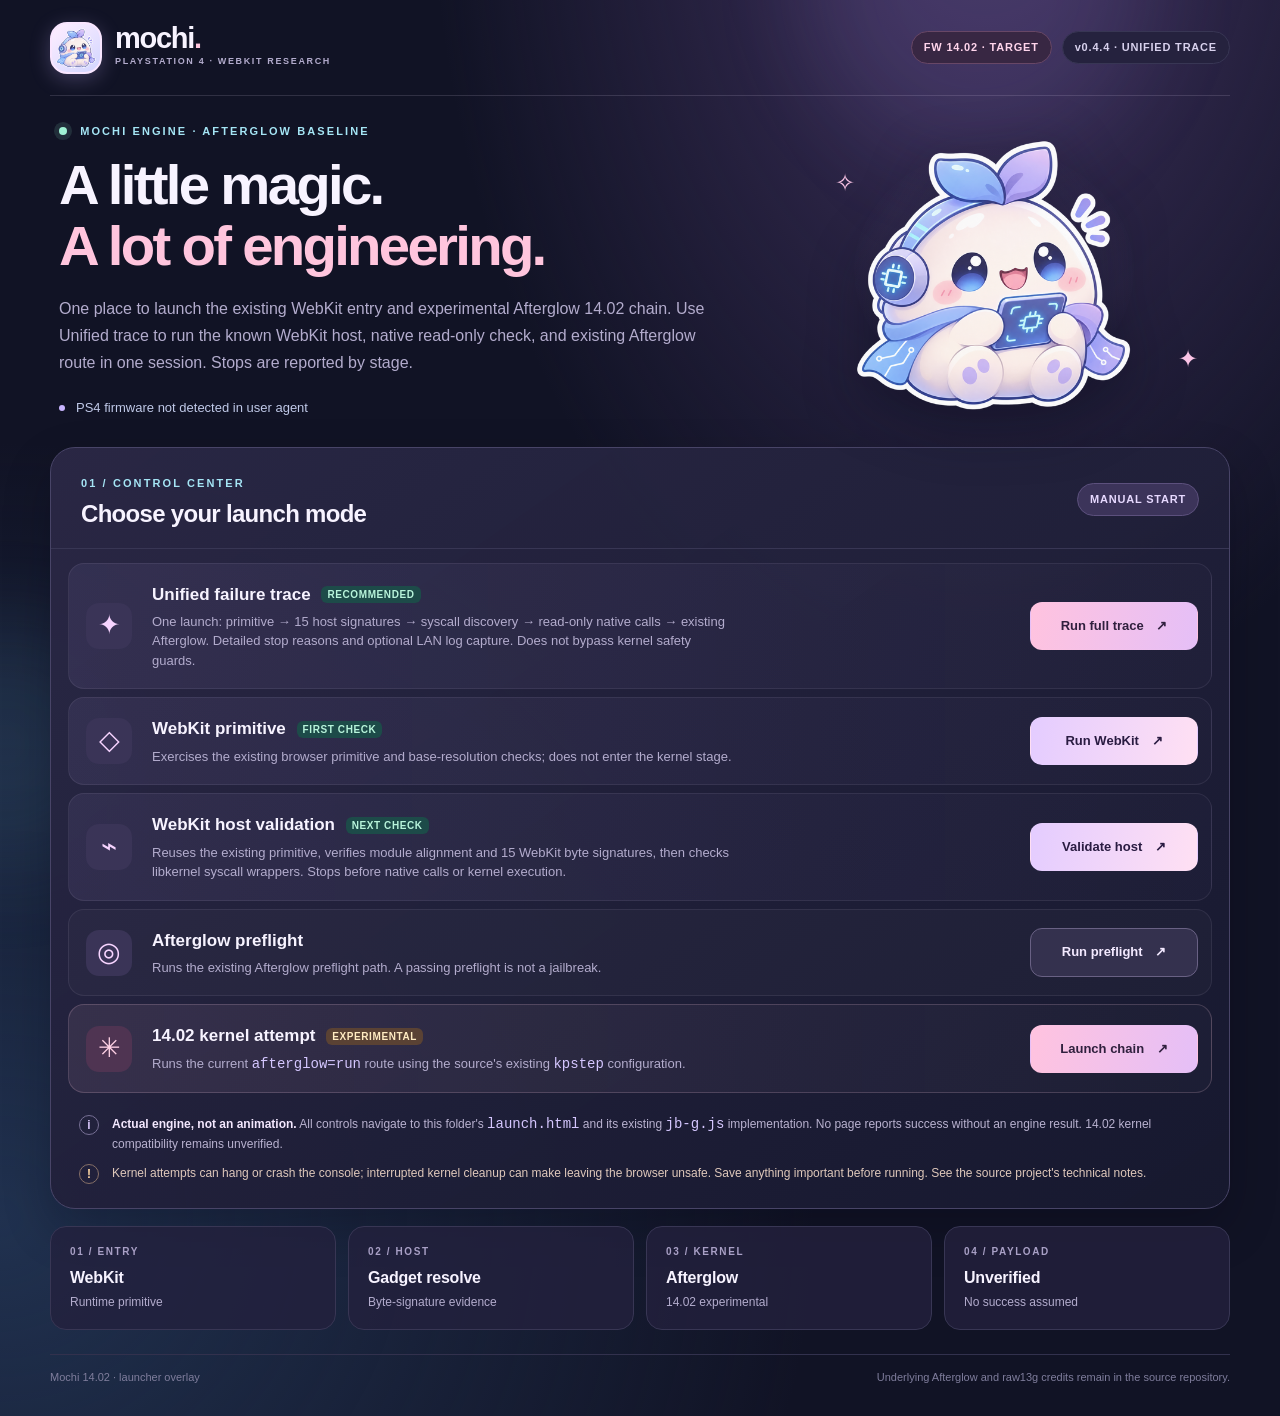
==== index.html @ a504700c "test" ====
<!-- HTML | index.html | PlayStation 4 WebKit browser | Mochi 14.02 launcher -->
<!doctype html>
<html lang="en">
<head>
  <meta charset="utf-8">
  <meta name="viewport" content="width=device-width,initial-scale=1">
  <meta name="theme-color" content="#151329">
  <meta name="referrer" content="same-origin">
  <title>Mochi · PS4 WebKit Launcher</title>
  <link rel="stylesheet" href="./assets/mochi-launch.css?v=04">
</head>
<body class="landing">
<div class="haze h1"></div><div class="haze h2"></div>
<div class="shell">
  <header class="masthead">
    <a class="brand" href="./index.html"><span class="brand-mark"><img src="./assets/mochi-icon.png" alt=""></span><span>mochi<span class="brand-dot">.</span><small>PLAYSTATION 4 · WEBKIT RESEARCH</small></span></a>
    <div class="head-right"><span class="chip chip-fw" id="fw-chip">FW 14.02 TARGET</span><span class="chip">v0.4.4 · UNIFIED TRACE</span></div>
  </header>
  <main>
    <section class="hero">
      <div class="hero-copy">
        <div class="eyebrow"><span class="live-dot"></span> MOCHI ENGINE · AFTERGLOW BASELINE</div>
        <h1>A little magic.<br><em>A lot of engineering.</em></h1>
        <p>One place to launch the existing WebKit entry and experimental Afterglow 14.02 chain. Use Unified trace to run the known WebKit host, native read-only check, and existing Afterglow route in one session. Stops are reported by stage.</p>
        <div class="compat-line"><span class="mini-dot"></span><span id="detected">Checking PS4 browser…</span></div>
      </div>
      <div class="hero-mascot"><span class="orbit o1"></span><span class="orbit o2"></span><img src="./assets/mochi-mascot.png" alt="Mochi mascot holding a glowing device"><span class="sparkle s1">✧</span><span class="sparkle s2">✦</span></div>
    </section>

    <section class="control-panel" aria-label="Mochi launch controls">
      <div class="section-head"><div><span class="kicker">01 / CONTROL CENTER</span><h2>Choose your launch mode</h2></div><span class="stage-pill">MANUAL START</span></div>
      <div class="mode-list">
        <article class="mode recommended">
          <div class="mode-icon">✦</div>
          <div class="mode-body"><div class="mode-name">Unified failure trace <span class="small-tag">RECOMMENDED</span></div><p>One launch: primitive → 15 host signatures → syscall discovery → read-only native calls → existing Afterglow. Detailed stop reasons and optional LAN log capture. Does not bypass kernel safety guards.</p></div>
          <button class="btn btn-primary" data-mode="unified">Run full trace <span>↗</span></button>
        </article>
        <article class="mode recommended">
          <div class="mode-icon">◇</div>
          <div class="mode-body"><div class="mode-name">WebKit primitive <span class="small-tag">FIRST CHECK</span></div><p>Exercises the existing browser primitive and base-resolution checks; does not enter the kernel stage.</p></div>
          <button class="btn btn-soft" data-mode="primitive">Run WebKit <span>↗</span></button>
        </article>
        <article class="mode recommended">
          <div class="mode-icon">⌁</div>
          <div class="mode-body"><div class="mode-name">WebKit host validation <span class="small-tag">NEXT CHECK</span></div><p>Reuses the existing primitive, verifies module alignment and 15 WebKit byte signatures, then checks libkernel syscall wrappers. Stops before native calls or kernel execution.</p></div>
          <button class="btn btn-soft" data-mode="host">Validate host <span>↗</span></button>
        </article>
        <article class="mode">
          <div class="mode-icon">◎</div>
          <div class="mode-body"><div class="mode-name">Afterglow preflight</div><p>Runs the existing Afterglow preflight path. A passing preflight is not a jailbreak.</p></div>
          <button class="btn btn-line" data-mode="probe">Run preflight <span>↗</span></button>
        </article>
        <article class="mode kernel-mode">
          <div class="mode-icon">✳</div>
          <div class="mode-body"><div class="mode-name">14.02 kernel attempt <span class="small-tag caution">EXPERIMENTAL</span></div><p>Runs the current <code>afterglow=run</code> route using the source's existing <code>kpstep</code> configuration.</p></div>
          <button class="btn btn-primary" data-mode="kernel">Launch chain <span>↗</span></button>
        </article>
      </div>
      <div class="note-row"><span class="note-icon">i</span><div><strong>Actual engine, not an animation.</strong> All controls navigate to this folder's <code>launch.html</code> and its existing <code>jb-g.js</code> implementation. No page reports success without an engine result. 14.02 kernel compatibility remains unverified.</div></div>
      <div class="note-row danger"><span class="note-icon">!</span><div>Kernel attempts can hang or crash the console; interrupted kernel cleanup can make leaving the browser unsafe. Save anything important before running. See the source project's technical notes.</div></div>
    </section>

    <section class="dashboard-summary">
      <div class="stat"><small>01 / ENTRY</small><strong>WebKit</strong><span>Runtime primitive</span></div>
      <div class="stat"><small>02 / HOST</small><strong>Gadget resolve</strong><span>Byte-signature evidence</span></div>
      <div class="stat"><small>03 / KERNEL</small><strong>Afterglow</strong><span>14.02 experimental</span></div>
      <div class="stat"><small>04 / PAYLOAD</small><strong>Unverified</strong><span>No success assumed</span></div>
    </section>
  </main>
  <footer><span>Mochi 14.02 · launcher overlay</span><span>Underlying Afterglow and raw13g credits remain in the source repository.</span></footer>
</div>
<script src="./assets/mochi-launch.js?v=044"></script>
</body></html>
---- assets/mochi-launch.css ----
/* CSS | assets/mochi-launch.css | PlayStation 4 WebKit browser | Mochi pastel launcher */
:root{--bg:#111325;--deep:#17182e;--panel:#1b1d36;--panel-light:#242440;--line:#383654;--copy:#f7f3ff;--muted:#b3accd;--rose:#ffc5dd;--rose2:#f7a7ce;--lav:#c9b5ff;--ice:#a5e5f5;--mint:#a5e7d5;--warn:#ffd78d;--red:#ff9ca7}
*{box-sizing:border-box}html{min-height:100%;background:var(--bg)}body{margin:0;min-height:100vh;color:var(--copy);font:16px/1.55 "Segoe UI",Arial,sans-serif;background:radial-gradient(ellipse at 77% -12%,#3f315e 0%,transparent 40%),radial-gradient(ellipse at 0% 86%,#20314f 0%,transparent 45%),var(--bg)}button,input,select{font:inherit}button{cursor:pointer}button:focus,a:focus{outline:3px solid var(--ice);outline-offset:4px}a{color:inherit;text-decoration:none}code{font:14px/1.4 Consolas,monospace;color:#d5c7ff}.haze{position:fixed;pointer-events:none;border-radius:50%;filter:blur(50px);opacity:.11;z-index:0}.h1{width:350px;height:350px;background:#b99cff;right:10%;top:-190px}.h2{width:250px;height:250px;background:#76caf5;left:-120px;bottom:30px}.shell{width:min(1180px,calc(100% - 48px));margin:0 auto;position:relative;z-index:1}.masthead{height:96px;display:flex;align-items:center;justify-content:space-between;border-bottom:1px solid rgba(236,224,255,.14)}.brand{display:flex;align-items:center;gap:13px;font-size:29px;font-weight:900;letter-spacing:-1.3px;line-height:1}.brand-mark{width:52px;height:52px;display:flex;align-items:center;justify-content:center;background:linear-gradient(140deg,#ffeeff,#d2d6ff);border:2px solid #f9e6ff;border-radius:17px;overflow:hidden;box-shadow:0 5px 20px rgba(201,181,255,.25)}.brand-mark img{width:92%;height:92%;object-fit:contain}.brand-dot{color:var(--rose)}.brand small{display:block;font-weight:800;color:var(--muted);font-size:9px;letter-spacing:1.65px;line-height:1.9}.head-right{display:flex;align-items:center;gap:10px}.chip,.stage-pill{font-size:11px;font-weight:800;letter-spacing:.8px;border:1px solid var(--line);border-radius:20px;padding:7px 12px;color:#d8d1ed;background:#25223e}.chip-fw{background:#382743;color:#ffd5ec;border-color:#684766}.hero{display:grid;grid-template-columns:1.45fr .85fr;align-items:center;min-height:332px;padding:22px 28px 24px 9px;gap:16px}.eyebrow,.kicker{font-size:11px;letter-spacing:2.1px;color:var(--ice);font-weight:850}.live-dot,.mini-dot{display:inline-block;width:8px;height:8px;border-radius:50%;background:#9ff2d4;box-shadow:0 0 0 5px rgba(159,242,212,.12);margin-right:8px}.hero h1,.run-head h1{font-weight:900;font-size:clamp(32px,4.4vw,59px);letter-spacing:-2.7px;line-height:1.08;margin:15px 0 18px}.hero h1 em{font-style:normal;color:var(--rose)}.hero-copy p{color:var(--muted);font-size:16px;max-width:670px;line-height:1.7;margin:0 0 21px}.compat-line{display:flex;align-items:center;gap:3px;color:#c0c9e8;font-size:13px}.mini-dot{width:6px;height:6px;box-shadow:none;background:var(--lav)}.hero-mascot{height:305px;position:relative;display:flex;align-items:center;justify-content:center}.hero-mascot img{position:relative;z-index:2;max-width:95%;max-height:305px;object-fit:contain;filter:drop-shadow(0 14px 30px rgba(6,8,25,.45))}.orbit{position:absolute;width:280px;height:245px;border-radius:50%;background:radial-gradient(ellipse,#c3b2ff33,transparent 75%)}.o2{width:160px;height:160px;background:radial-gradient(ellipse,#87d8ec26,transparent 75%)}.sparkle{position:absolute;color:#fbc4e6;font-size:24px}.s1{top:15%;left:12%}.s2{bottom:15%;right:1%}.control-panel{background:linear-gradient(145deg,rgba(43,40,70,.94),rgba(23,25,47,.98));border:1px solid #484467;border-radius:25px;overflow:hidden;box-shadow:0 20px 48px rgba(4,3,18,.24)}.section-head{display:flex;align-items:center;justify-content:space-between;padding:22px 30px 19px;border-bottom:1px solid var(--line)}.section-head h2{font-size:24px;line-height:1.2;letter-spacing:-.7px;margin:5px 0 0}.stage-pill{color:#e7d9ff;background:#3c345a;border-color:#5c507d}.mode-list{padding:14px 17px 5px}.mode{display:flex;align-items:center;gap:20px;padding:18px 13px 18px 17px;border-radius:16px;margin:0 0 8px;background:rgba(255,255,255,.025);border:1px solid rgba(241,228,255,.08)}.mode.recommended{background:linear-gradient(90deg,rgba(199,175,255,.08),rgba(199,175,255,.02))}.mode.kernel-mode{background:linear-gradient(90deg,rgba(252,194,222,.09),rgba(255,255,255,.02));border-color:rgba(249,199,223,.19)}.mode-icon{width:46px;height:46px;flex:0 0 46px;display:flex;justify-content:center;align-items:center;border-radius:13px;background:#3a3457;color:#f7d4ff;font-size:27px}.kernel-mode .mode-icon{background:#4f3452;color:#ffd1e5}.mode-body{flex:1;min-width:0}.mode-name{font-weight:800;font-size:17px;margin-bottom:4px}.mode-body p{margin:0;color:var(--muted);font-size:13px;max-width:580px;line-height:1.5}.small-tag{font-size:10px;letter-spacing:.6px;color:#b8f4db;border-radius:6px;background:#1d4b49;padding:3px 6px;margin-left:6px;vertical-align:middle}.small-tag.caution{color:#ffebc2;background:#5a4234}.btn{border:1px solid transparent;border-radius:12px;padding:13px 17px;white-space:nowrap;min-width:168px;text-align:center;font-size:13px;font-weight:850;transition:filter .12s ease,transform .12s ease}.btn:hover{filter:brightness(1.09)}.btn:active{transform:translateY(2px)}.btn span{margin-left:9px}.btn-soft{background:linear-gradient(100deg,#e4ccff,#ffe0f3);color:#2a1c42}.btn-line{background:#34314e;color:#f3e9ff;border-color:#696184}.btn-primary{background:linear-gradient(100deg,#ffc3df,#e5bff7);color:#30203e}.note-row{display:flex;gap:13px;align-items:flex-start;margin:9px 28px 10px;color:#b9b2d0;font-size:12px;line-height:1.6}.note-icon{border:1px solid #777095;width:20px;height:20px;display:flex;align-items:center;justify-content:center;flex:0 0 20px;border-radius:50%;font-size:12px;font-weight:900;color:#d9c7fb}.note-row strong{color:#f4e8ff}.note-row.danger{margin-bottom:24px;color:#dfc8bb}.note-row.danger .note-icon{color:#ffd8a6;border-color:#866f67}.dashboard-summary{display:grid;grid-template-columns:repeat(4,1fr);gap:12px;margin:17px 0 24px}.stat{background:rgba(35,33,62,.8);border:1px solid var(--line);border-radius:16px;padding:17px 19px;min-width:0}.stat small,.run-statbar small{display:block;color:#a9a0c6;font-size:10px;font-weight:800;letter-spacing:1.6px;margin-bottom:6px}.stat strong,.run-statbar strong{display:block;font-size:16px;letter-spacing:-.2px}.stat span{display:block;font-size:12px;color:var(--muted);margin-top:3px}footer{display:flex;justify-content:space-between;gap:20px;padding:14px 0 30px;color:#7f7d9c;font-size:11px;border-top:1px solid #32314d}/* runtime view */
.run-main{padding-top:32px;padding-bottom:24px}.run-head{display:flex;justify-content:space-between;align-items:center;min-height:145px}.run-head h1{font-size:clamp(28px,3.5vw,46px);margin:12px 0 9px}.run-head p{color:var(--muted);margin:0 0 18px;font-size:13px}.run-mascot{height:155px;width:155px;object-fit:contain;filter:drop-shadow(0 8px 12px #0c0c27)}.run-statbar{display:grid;grid-template-columns:repeat(3,1fr);gap:12px;margin:0 0 18px}.run-statbar>div{border:1px solid #484466;background:#252440;border-radius:14px;padding:14px 18px;min-height:76px}.run-statbar strong{color:#efeafa;font-size:15px}.run-statbar .good{color:var(--mint)}.run-statbar .bad{color:var(--red)}.run-statbar .caution-text{color:var(--warn)}.terminal-wrap{position:relative;border-radius:19px;border:1px solid #60577a;background:#121526;overflow:hidden;min-height:390px;box-shadow:0 15px 38px #090a18aa}.terminal-title{height:44px;display:flex;justify-content:space-between;align-items:center;background:#27243d;padding:0 20px;border-bottom:1px solid #514963;color:#e9dafa;font-size:11px;font-weight:800;letter-spacing:1.25px}.terminal-title .circle{display:inline-block;width:8px;height:8px;border-radius:50%;background:#9ce6d5;margin-right:9px}.terminal-title #m-state{color:#b5dce9;font-size:11px;letter-spacing:.1px}.terminal-title #m-state.bad{color:var(--red)}#ramBox{background:#1a1b2f;border-bottom:1px solid #39374d;color:#9acbc8;white-space:nowrap;text-overflow:ellipsis;overflow:hidden;font:11px/1.3 Consolas,monospace;padding:9px 18px;min-height:30px}#state{font-weight:800;font-size:16px;line-height:1.3;padding:14px 19px 6px;color:#dbcafc}#state.warn{color:var(--warn)}#state.bad{color:var(--red)}#state.ok{color:var(--mint)}#out{margin:0;padding:12px 19px 30px;min-height:270px;max-height:430px;overflow-y:auto;white-space:pre-wrap;overflow-wrap:anywhere;color:#c9c6d9;font:12px/1.55 Consolas,"Courier New",monospace;display:block}#spin{width:28px;height:28px;border-radius:50%;border:3px solid #5e5271;border-top-color:var(--rose);position:absolute;right:18px;bottom:13px;animation:rot .8s linear infinite;pointer-events:none}#msg{padding:10px 19px;color:var(--warn);font-size:15px;font-weight:800;display:none}body.fail #msg,body.done #msg{display:block}body.fail #spin,body.done #spin{display:none}.notice{margin:10px 0;padding:13px 16px;border-left:4px solid var(--red);background:#3e2538;color:#ffbecf;font-size:15px;font-weight:bold}@keyframes rot{to{transform:rotate(360deg)}}.run-footnote{padding:14px 4px 0;display:flex;justify-content:space-between;gap:30px;font-size:11px;color:#aba3c5}.run-footnote span:last-child{font-weight:800;color:var(--warn);white-space:nowrap}
@media(max-width:850px){.shell{width:calc(100% - 28px)}.hero{grid-template-columns:1fr .65fr;padding-right:5px}.hero-mascot{height:260px}.hero-mascot img{max-height:255px}.mode{gap:10px;padding:14px 10px}.mode-icon{flex-basis:38px;width:38px;height:38px}.btn{min-width:144px;padding:12px}.dashboard-summary{grid-template-columns:repeat(2,1fr)}}@media(max-width:650px){.masthead{height:83px}.brand{font-size:24px}.brand-mark{height:45px;width:45px}.brand small{font-size:7px;letter-spacing:1px}.head-right .chip:last-child{display:none}.hero{display:block;padding:28px 4px 8px;min-height:0}.hero h1{font-size:38px}.hero-copy p{font-size:14px}.hero-mascot{height:220px}.hero-mascot img{max-height:220px}.section-head{padding:19px}.section-head h2{font-size:20px}.stage-pill{display:none}.mode{flex-wrap:wrap}.mode-body{flex-basis:calc(100% - 60px)}.btn{width:100%;flex:1}.note-row{margin-left:18px;margin-right:18px}.stat{padding:13px}.stat strong{font-size:14px}footer{display:block}.run-head{min-height:100px}.run-head h1{font-size:30px}.run-mascot{width:88px;height:88px}.run-statbar{grid-template-columns:1fr}.run-statbar>div{min-height:62px;padding:12px}.terminal-title{padding:0 12px}.run-footnote{display:block}.run-footnote span{display:block;margin-bottom:8px}}
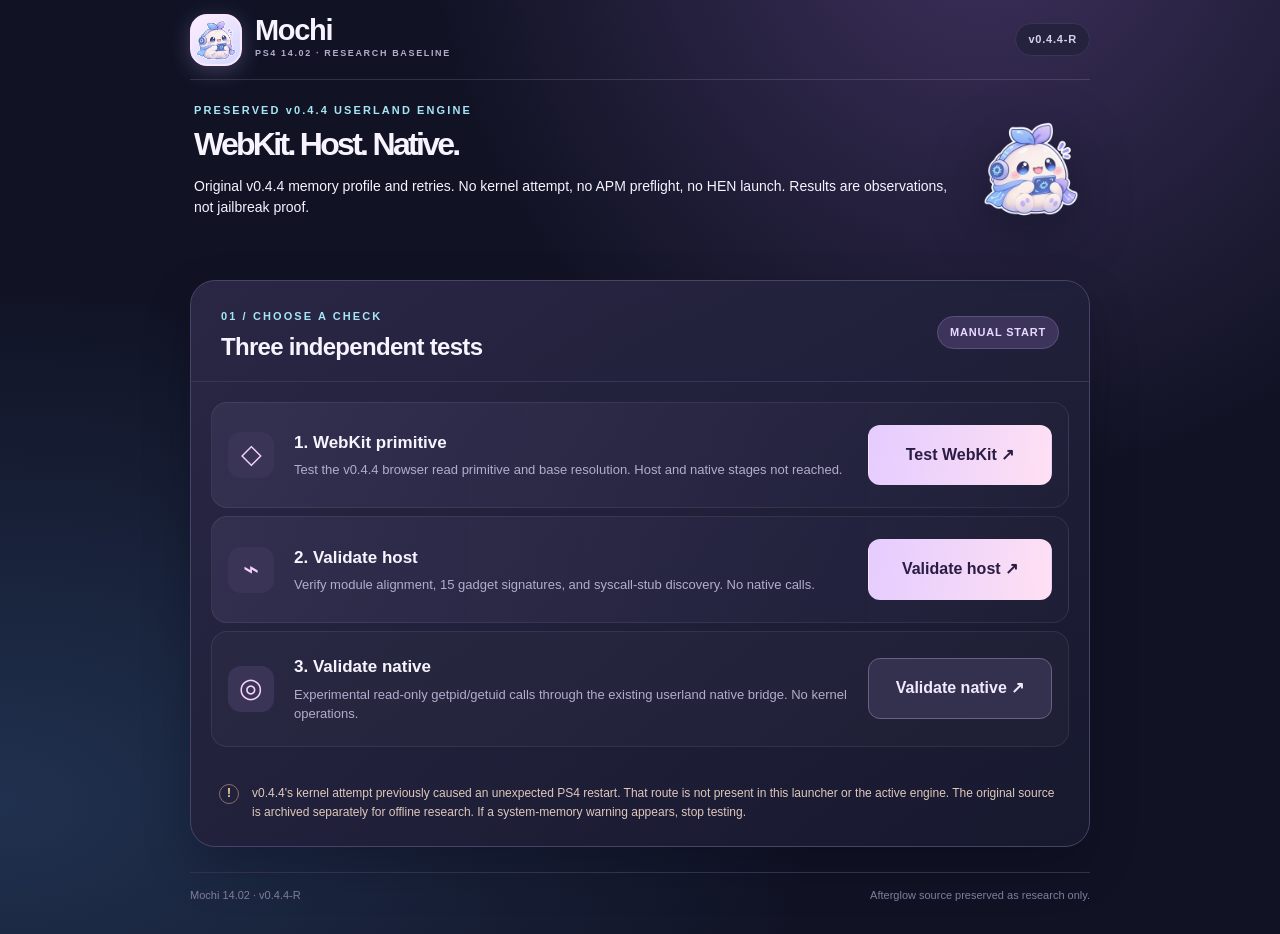
==== commit 19c84ca7: "research changes" ====
--- a/index.html
+++ b/index.html
@@ -1,73 +1,20 @@
-<!-- HTML | index.html | PlayStation 4 WebKit browser | Mochi 14.02 launcher -->
-<!doctype html>
-<html lang="en">
-<head>
-  <meta charset="utf-8">
-  <meta name="viewport" content="width=device-width,initial-scale=1">
-  <meta name="theme-color" content="#151329">
-  <meta name="referrer" content="same-origin">
-  <title>Mochi · PS4 WebKit Launcher</title>
-  <link rel="stylesheet" href="./assets/mochi-launch.css?v=04">
-</head>
-<body class="landing">
-<div class="haze h1"></div><div class="haze h2"></div>
-<div class="shell">
-  <header class="masthead">
-    <a class="brand" href="./index.html"><span class="brand-mark"><img src="./assets/mochi-icon.png" alt=""></span><span>mochi<span class="brand-dot">.</span><small>PLAYSTATION 4 · WEBKIT RESEARCH</small></span></a>
-    <div class="head-right"><span class="chip chip-fw" id="fw-chip">FW 14.02 TARGET</span><span class="chip">v0.4.4 · UNIFIED TRACE</span></div>
-  </header>
-  <main>
-    <section class="hero">
-      <div class="hero-copy">
-        <div class="eyebrow"><span class="live-dot"></span> MOCHI ENGINE · AFTERGLOW BASELINE</div>
-        <h1>A little magic.<br><em>A lot of engineering.</em></h1>
-        <p>One place to launch the existing WebKit entry and experimental Afterglow 14.02 chain. Use Unified trace to run the known WebKit host, native read-only check, and existing Afterglow route in one session. Stops are reported by stage.</p>
-        <div class="compat-line"><span class="mini-dot"></span><span id="detected">Checking PS4 browser…</span></div>
-      </div>
-      <div class="hero-mascot"><span class="orbit o1"></span><span class="orbit o2"></span><img src="./assets/mochi-mascot.png" alt="Mochi mascot holding a glowing device"><span class="sparkle s1">✧</span><span class="sparkle s2">✦</span></div>
-    </section>
-
-    <section class="control-panel" aria-label="Mochi launch controls">
-      <div class="section-head"><div><span class="kicker">01 / CONTROL CENTER</span><h2>Choose your launch mode</h2></div><span class="stage-pill">MANUAL START</span></div>
-      <div class="mode-list">
-        <article class="mode recommended">
-          <div class="mode-icon">✦</div>
-          <div class="mode-body"><div class="mode-name">Unified failure trace <span class="small-tag">RECOMMENDED</span></div><p>One launch: primitive → 15 host signatures → syscall discovery → read-only native calls → existing Afterglow. Detailed stop reasons and optional LAN log capture. Does not bypass kernel safety guards.</p></div>
-          <button class="btn btn-primary" data-mode="unified">Run full trace <span>↗</span></button>
-        </article>
-        <article class="mode recommended">
-          <div class="mode-icon">◇</div>
-          <div class="mode-body"><div class="mode-name">WebKit primitive <span class="small-tag">FIRST CHECK</span></div><p>Exercises the existing browser primitive and base-resolution checks; does not enter the kernel stage.</p></div>
-          <button class="btn btn-soft" data-mode="primitive">Run WebKit <span>↗</span></button>
-        </article>
-        <article class="mode recommended">
-          <div class="mode-icon">⌁</div>
-          <div class="mode-body"><div class="mode-name">WebKit host validation <span class="small-tag">NEXT CHECK</span></div><p>Reuses the existing primitive, verifies module alignment and 15 WebKit byte signatures, then checks libkernel syscall wrappers. Stops before native calls or kernel execution.</p></div>
-          <button class="btn btn-soft" data-mode="host">Validate host <span>↗</span></button>
-        </article>
-        <article class="mode">
-          <div class="mode-icon">◎</div>
-          <div class="mode-body"><div class="mode-name">Afterglow preflight</div><p>Runs the existing Afterglow preflight path. A passing preflight is not a jailbreak.</p></div>
-          <button class="btn btn-line" data-mode="probe">Run preflight <span>↗</span></button>
-        </article>
-        <article class="mode kernel-mode">
-          <div class="mode-icon">✳</div>
-          <div class="mode-body"><div class="mode-name">14.02 kernel attempt <span class="small-tag caution">EXPERIMENTAL</span></div><p>Runs the current <code>afterglow=run</code> route using the source's existing <code>kpstep</code> configuration.</p></div>
-          <button class="btn btn-primary" data-mode="kernel">Launch chain <span>↗</span></button>
-        </article>
-      </div>
-      <div class="note-row"><span class="note-icon">i</span><div><strong>Actual engine, not an animation.</strong> All controls navigate to this folder's <code>launch.html</code> and its existing <code>jb-g.js</code> implementation. No page reports success without an engine result. 14.02 kernel compatibility remains unverified.</div></div>
-      <div class="note-row danger"><span class="note-icon">!</span><div>Kernel attempts can hang or crash the console; interrupted kernel cleanup can make leaving the browser unsafe. Save anything important before running. See the source project's technical notes.</div></div>
-    </section>
-
-    <section class="dashboard-summary">
-      <div class="stat"><small>01 / ENTRY</small><strong>WebKit</strong><span>Runtime primitive</span></div>
-      <div class="stat"><small>02 / HOST</small><strong>Gadget resolve</strong><span>Byte-signature evidence</span></div>
-      <div class="stat"><small>03 / KERNEL</small><strong>Afterglow</strong><span>14.02 experimental</span></div>
-      <div class="stat"><small>04 / PAYLOAD</small><strong>Unverified</strong><span>No success assumed</span></div>
-    </section>
-  </main>
-  <footer><span>Mochi 14.02 · launcher overlay</span><span>Underlying Afterglow and raw13g credits remain in the source repository.</span></footer>
-</div>
-<script src="./assets/mochi-launch.js?v=044"></script>
-</body></html>
+<!-- HTML | index.html | PS4 WebKit browser | Mochi 14.02 v0.4.4-R userland-only launcher -->
+<!doctype html><html lang="en"><head>
+<meta charset="utf-8"><meta name="viewport" content="width=device-width,initial-scale=1">
+<title>Mochi · v0.4.4-R Research Baseline</title><meta name="theme-color" content="#141428">
+<link rel="stylesheet" href="assets/mochi-launch.css?v=044r">
+<style>
+.shell{max-width:900px}.masthead{height:80px}.control-panel{margin:25px 0}.mode-list{padding:20px}
+.mode{padding:22px 16px}.btn{display:inline-block;font-size:16px;min-width:184px;padding:17px 19px}
+.hero{display:flex;min-height:120px;gap:18px;padding:22px 4px}.hero h1{font-size:32px;margin:8px 0}.hero p{font-size:14px}
+.hero-mascot{width:110px;height:115px;flex:0 0 110px}.hero-mascot img{max-height:108px}
+@media(max-width:650px){.hero-mascot{display:none}.mode{flex-wrap:wrap}.btn{width:100%}}
+</style></head><body class="landing"><div class="shell">
+<header class="masthead"><div class="brand"><span class="brand-mark"><img src="assets/mochi-icon.png" alt=""></span><span>Mochi<small>PS4 14.02 · RESEARCH BASELINE</small></span></div><span class="chip">v0.4.4-R</span></header>
+<main><div class="hero"><div><div class="eyebrow">PRESERVED v0.4.4 USERLAND ENGINE</div><h1>WebKit. Host. Native.</h1><p>Original v0.4.4 memory profile and retries. No kernel attempt, no APM preflight, no HEN launch. Results are observations, not jailbreak proof.</p></div><div class="hero-mascot"><img src="assets/mochi-mascot.png" alt="Mochi"></div></div>
+<section class="control-panel"><div class="section-head"><div><span class="kicker">01 / CHOOSE A CHECK</span><h2>Three independent tests</h2></div><span class="stage-pill">MANUAL START</span></div><div class="mode-list">
+<article class="mode recommended"><div class="mode-icon">◇</div><div class="mode-body"><div class="mode-name">1. WebKit primitive</div><p>Test the v0.4.4 browser read primitive and base resolution. Host and native stages not reached.</p></div><a class="btn btn-soft" href="./launch.html?stop=primitive&amp;diag=full&amp;log=1&amp;attempts=8&amp;v=044r">Test WebKit ↗</a></article>
+<article class="mode recommended"><div class="mode-icon">⌁</div><div class="mode-body"><div class="mode-name">2. Validate host</div><p>Verify module alignment, 15 gadget signatures, and syscall-stub discovery. No native calls.</p></div><a class="btn btn-soft" href="./launch.html?stop=host&amp;diag=full&amp;log=1&amp;attempts=8&amp;v=044r">Validate host ↗</a></article>
+<article class="mode"><div class="mode-icon">◎</div><div class="mode-body"><div class="mode-name">3. Validate native</div><p>Experimental read-only getpid/getuid calls through the existing userland native bridge. No kernel operations.</p></div><a class="btn btn-line" href="./launch.html?stop=native&amp;diag=full&amp;log=1&amp;attempts=8&amp;v=044r">Validate native ↗</a></article>
+</div><div class="note-row danger"><span class="note-icon">!</span><div>v0.4.4's kernel attempt previously caused an unexpected PS4 restart. That route is not present in this launcher or the active engine. The original source is archived separately for offline research. If a system-memory warning appears, stop testing.</div></div></section>
+</main><footer><span>Mochi 14.02 · v0.4.4-R</span><span>Afterglow source preserved as research only.</span></footer></div></body></html>
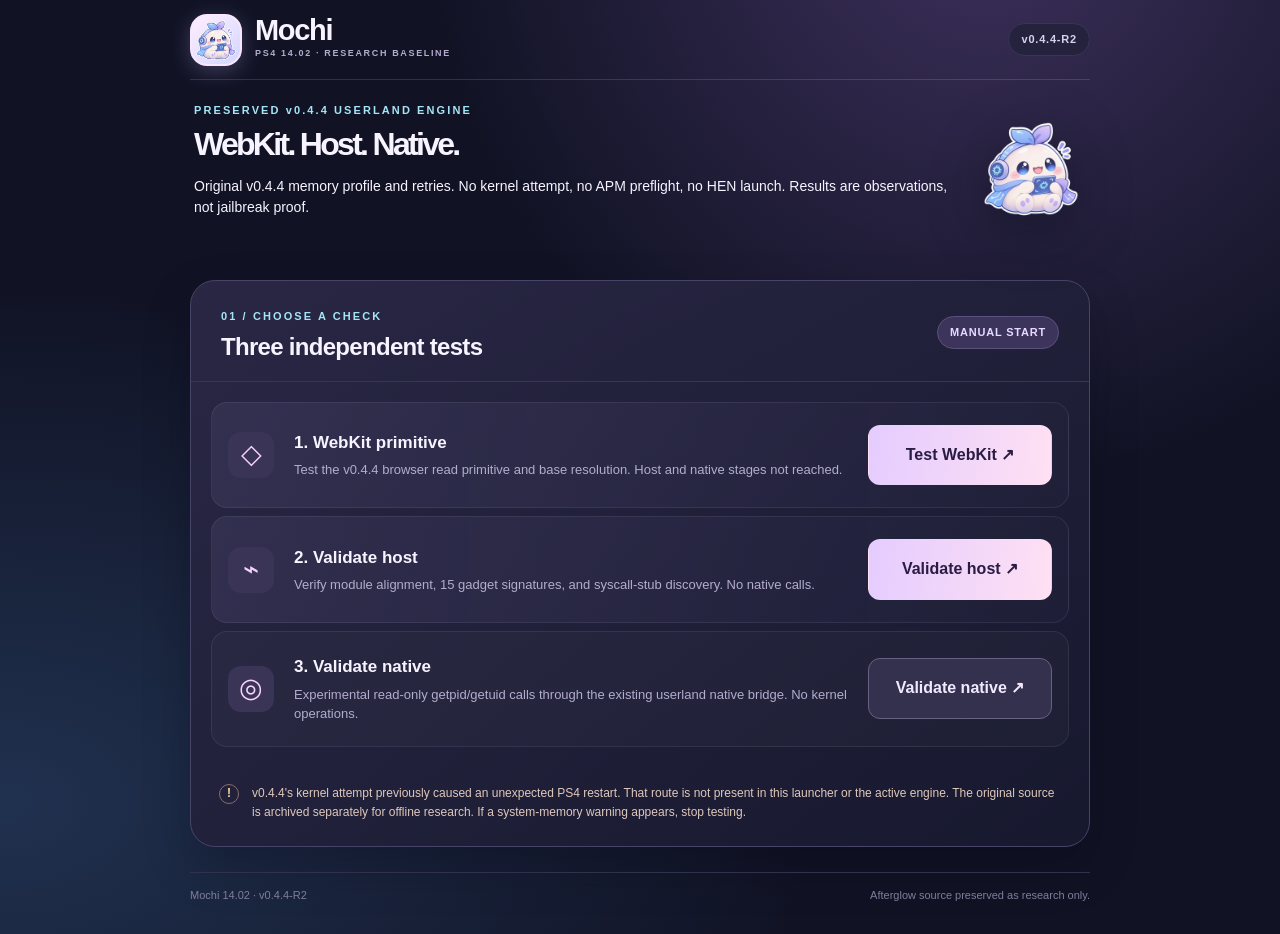
==== commit 3f7810bd: "research changes" ====
--- a/index.html
+++ b/index.html
@@ -1,8 +1,8 @@
-<!-- HTML | index.html | PS4 WebKit browser | Mochi 14.02 v0.4.4-R userland-only launcher -->
+<!-- HTML | index.html | PS4 WebKit browser | Mochi 14.02 v0.4.4-R2 userland-only launcher -->
 <!doctype html><html lang="en"><head>
 <meta charset="utf-8"><meta name="viewport" content="width=device-width,initial-scale=1">
-<title>Mochi · v0.4.4-R Research Baseline</title><meta name="theme-color" content="#141428">
-<link rel="stylesheet" href="assets/mochi-launch.css?v=044r">
+<title>Mochi · v0.4.4-R2 Research Baseline</title><meta name="theme-color" content="#141428">
+<link rel="stylesheet" href="assets/mochi-launch.css?v=044r2">
 <style>
 .shell{max-width:900px}.masthead{height:80px}.control-panel{margin:25px 0}.mode-list{padding:20px}
 .mode{padding:22px 16px}.btn{display:inline-block;font-size:16px;min-width:184px;padding:17px 19px}
@@ -10,11 +10,11 @@
 .hero-mascot{width:110px;height:115px;flex:0 0 110px}.hero-mascot img{max-height:108px}
 @media(max-width:650px){.hero-mascot{display:none}.mode{flex-wrap:wrap}.btn{width:100%}}
 </style></head><body class="landing"><div class="shell">
-<header class="masthead"><div class="brand"><span class="brand-mark"><img src="assets/mochi-icon.png" alt=""></span><span>Mochi<small>PS4 14.02 · RESEARCH BASELINE</small></span></div><span class="chip">v0.4.4-R</span></header>
+<header class="masthead"><div class="brand"><span class="brand-mark"><img src="assets/mochi-icon.png" alt=""></span><span>Mochi<small>PS4 14.02 · RESEARCH BASELINE</small></span></div><span class="chip">v0.4.4-R2</span></header>
 <main><div class="hero"><div><div class="eyebrow">PRESERVED v0.4.4 USERLAND ENGINE</div><h1>WebKit. Host. Native.</h1><p>Original v0.4.4 memory profile and retries. No kernel attempt, no APM preflight, no HEN launch. Results are observations, not jailbreak proof.</p></div><div class="hero-mascot"><img src="assets/mochi-mascot.png" alt="Mochi"></div></div>
 <section class="control-panel"><div class="section-head"><div><span class="kicker">01 / CHOOSE A CHECK</span><h2>Three independent tests</h2></div><span class="stage-pill">MANUAL START</span></div><div class="mode-list">
-<article class="mode recommended"><div class="mode-icon">◇</div><div class="mode-body"><div class="mode-name">1. WebKit primitive</div><p>Test the v0.4.4 browser read primitive and base resolution. Host and native stages not reached.</p></div><a class="btn btn-soft" href="./launch.html?stop=primitive&amp;diag=full&amp;log=1&amp;attempts=8&amp;v=044r">Test WebKit ↗</a></article>
-<article class="mode recommended"><div class="mode-icon">⌁</div><div class="mode-body"><div class="mode-name">2. Validate host</div><p>Verify module alignment, 15 gadget signatures, and syscall-stub discovery. No native calls.</p></div><a class="btn btn-soft" href="./launch.html?stop=host&amp;diag=full&amp;log=1&amp;attempts=8&amp;v=044r">Validate host ↗</a></article>
-<article class="mode"><div class="mode-icon">◎</div><div class="mode-body"><div class="mode-name">3. Validate native</div><p>Experimental read-only getpid/getuid calls through the existing userland native bridge. No kernel operations.</p></div><a class="btn btn-line" href="./launch.html?stop=native&amp;diag=full&amp;log=1&amp;attempts=8&amp;v=044r">Validate native ↗</a></article>
+<article class="mode recommended"><div class="mode-icon">◇</div><div class="mode-body"><div class="mode-name">1. WebKit primitive</div><p>Test the v0.4.4 browser read primitive and base resolution. Host and native stages not reached.</p></div><a class="btn btn-soft" href="./launch.html?stop=primitive&amp;diag=full&amp;log=1&amp;attempts=8&amp;v=044r2">Test WebKit ↗</a></article>
+<article class="mode recommended"><div class="mode-icon">⌁</div><div class="mode-body"><div class="mode-name">2. Validate host</div><p>Verify module alignment, 15 gadget signatures, and syscall-stub discovery. No native calls.</p></div><a class="btn btn-soft" href="./launch.html?stop=host&amp;diag=full&amp;log=1&amp;attempts=8&amp;v=044r2">Validate host ↗</a></article>
+<article class="mode"><div class="mode-icon">◎</div><div class="mode-body"><div class="mode-name">3. Validate native</div><p>Experimental read-only getpid/getuid calls through the existing userland native bridge. No kernel operations.</p></div><a class="btn btn-line" href="./launch.html?stop=native&amp;diag=full&amp;log=1&amp;attempts=8&amp;v=044r2">Validate native ↗</a></article>
 </div><div class="note-row danger"><span class="note-icon">!</span><div>v0.4.4's kernel attempt previously caused an unexpected PS4 restart. That route is not present in this launcher or the active engine. The original source is archived separately for offline research. If a system-memory warning appears, stop testing.</div></div></section>
-</main><footer><span>Mochi 14.02 · v0.4.4-R</span><span>Afterglow source preserved as research only.</span></footer></div></body></html>
+</main><footer><span>Mochi 14.02 · v0.4.4-R2</span><span>Afterglow source preserved as research only.</span></footer></div></body></html>
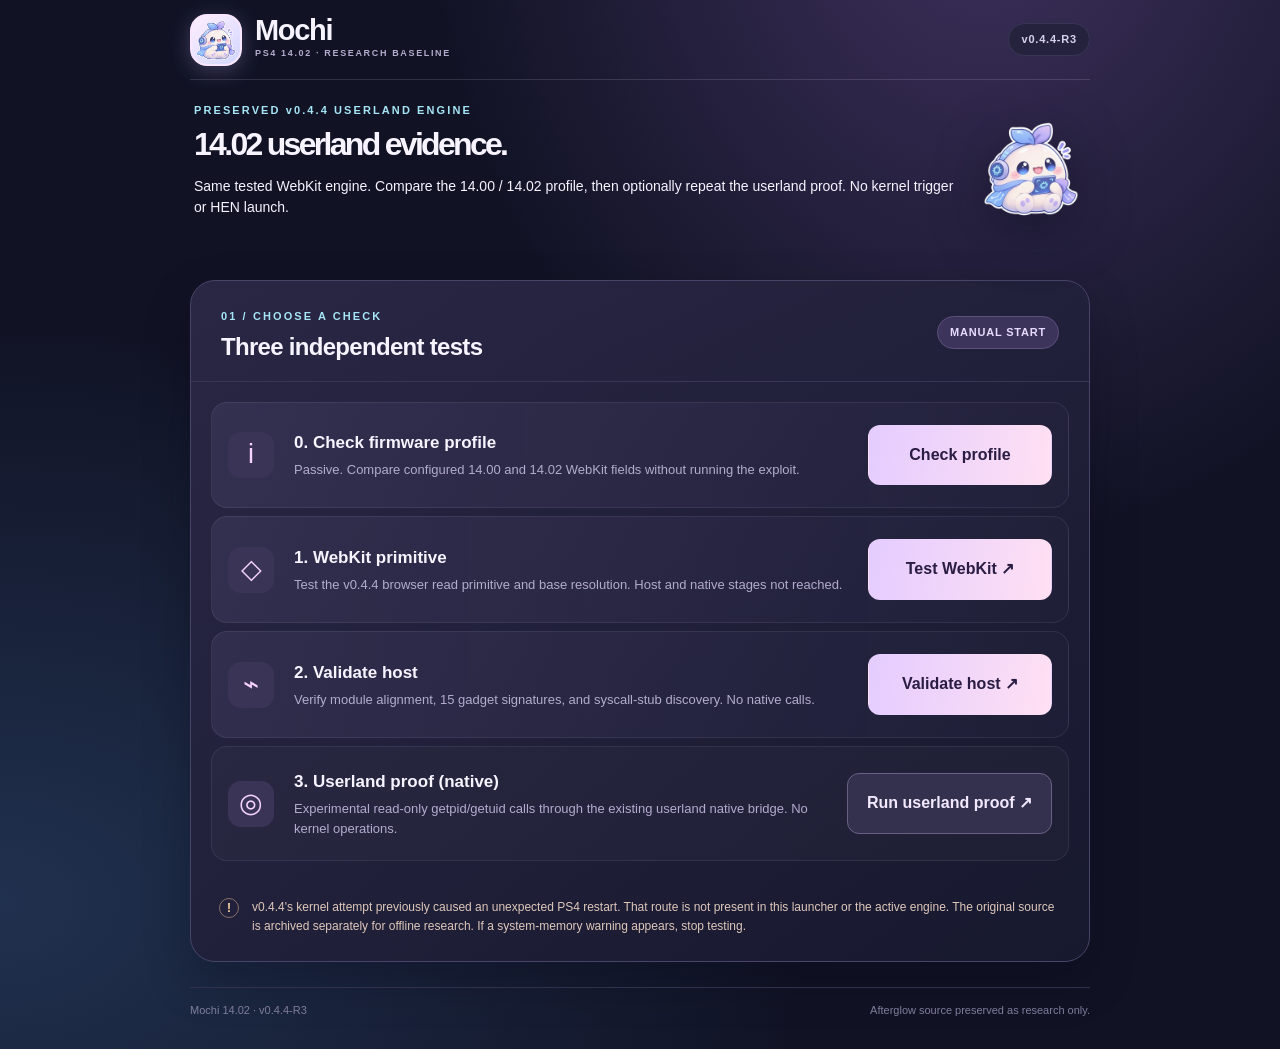
==== commit ca1749df: "Research testing" ====
--- a/index.html
+++ b/index.html
@@ -1,8 +1,8 @@
-<!-- HTML | index.html | PS4 WebKit browser | Mochi 14.02 v0.4.4-R2 userland-only launcher -->
+<!-- HTML | index.html | PS4 WebKit browser | Mochi 14.02 v0.4.4-R3 userland-only launcher -->
 <!doctype html><html lang="en"><head>
 <meta charset="utf-8"><meta name="viewport" content="width=device-width,initial-scale=1">
-<title>Mochi · v0.4.4-R2 Research Baseline</title><meta name="theme-color" content="#141428">
-<link rel="stylesheet" href="assets/mochi-launch.css?v=044r2">
+<title>Mochi · v0.4.4-R3 Research Baseline</title><meta name="theme-color" content="#141428">
+<link rel="stylesheet" href="assets/mochi-launch.css?v=044r3">
 <style>
 .shell{max-width:900px}.masthead{height:80px}.control-panel{margin:25px 0}.mode-list{padding:20px}
 .mode{padding:22px 16px}.btn{display:inline-block;font-size:16px;min-width:184px;padding:17px 19px}
@@ -10,11 +10,13 @@
 .hero-mascot{width:110px;height:115px;flex:0 0 110px}.hero-mascot img{max-height:108px}
 @media(max-width:650px){.hero-mascot{display:none}.mode{flex-wrap:wrap}.btn{width:100%}}
 </style></head><body class="landing"><div class="shell">
-<header class="masthead"><div class="brand"><span class="brand-mark"><img src="assets/mochi-icon.png" alt=""></span><span>Mochi<small>PS4 14.02 · RESEARCH BASELINE</small></span></div><span class="chip">v0.4.4-R2</span></header>
-<main><div class="hero"><div><div class="eyebrow">PRESERVED v0.4.4 USERLAND ENGINE</div><h1>WebKit. Host. Native.</h1><p>Original v0.4.4 memory profile and retries. No kernel attempt, no APM preflight, no HEN launch. Results are observations, not jailbreak proof.</p></div><div class="hero-mascot"><img src="assets/mochi-mascot.png" alt="Mochi"></div></div>
+<header class="masthead"><div class="brand"><span class="brand-mark"><img src="assets/mochi-icon.png" alt=""></span><span>Mochi<small>PS4 14.02 · RESEARCH BASELINE</small></span></div><span class="chip">v0.4.4-R3</span></header>
+<main><div class="hero"><div><div class="eyebrow">PRESERVED v0.4.4 USERLAND ENGINE</div><h1>14.02 userland evidence.</h1><p>Same tested WebKit engine. Compare the 14.00 / 14.02 profile, then optionally repeat the userland proof. No kernel trigger or HEN launch.</p></div><div class="hero-mascot"><img src="assets/mochi-mascot.png" alt="Mochi"></div></div>
 <section class="control-panel"><div class="section-head"><div><span class="kicker">01 / CHOOSE A CHECK</span><h2>Three independent tests</h2></div><span class="stage-pill">MANUAL START</span></div><div class="mode-list">
-<article class="mode recommended"><div class="mode-icon">◇</div><div class="mode-body"><div class="mode-name">1. WebKit primitive</div><p>Test the v0.4.4 browser read primitive and base resolution. Host and native stages not reached.</p></div><a class="btn btn-soft" href="./launch.html?stop=primitive&amp;diag=full&amp;log=1&amp;attempts=8&amp;v=044r2">Test WebKit ↗</a></article>
-<article class="mode recommended"><div class="mode-icon">⌁</div><div class="mode-body"><div class="mode-name">2. Validate host</div><p>Verify module alignment, 15 gadget signatures, and syscall-stub discovery. No native calls.</p></div><a class="btn btn-soft" href="./launch.html?stop=host&amp;diag=full&amp;log=1&amp;attempts=8&amp;v=044r2">Validate host ↗</a></article>
-<article class="mode"><div class="mode-icon">◎</div><div class="mode-body"><div class="mode-name">3. Validate native</div><p>Experimental read-only getpid/getuid calls through the existing userland native bridge. No kernel operations.</p></div><a class="btn btn-line" href="./launch.html?stop=native&amp;diag=full&amp;log=1&amp;attempts=8&amp;v=044r2">Validate native ↗</a></article>
+<article class="mode recommended"><div class="mode-icon">i</div><div class="mode-body"><div class="mode-name">0. Check firmware profile</div><p>Passive. Compare configured 14.00 and 14.02 WebKit fields without running the exploit.</p></div><a class="btn btn-soft" href="./profile.html?v=044r3">Check profile</a></article>
+
+<article class="mode recommended"><div class="mode-icon">◇</div><div class="mode-body"><div class="mode-name">1. WebKit primitive</div><p>Test the v0.4.4 browser read primitive and base resolution. Host and native stages not reached.</p></div><a class="btn btn-soft" href="./launch.html?stop=primitive&amp;diag=full&amp;log=1&amp;attempts=8&amp;retry=0&amp;v=044r3">Test WebKit ↗</a></article>
+<article class="mode recommended"><div class="mode-icon">⌁</div><div class="mode-body"><div class="mode-name">2. Validate host</div><p>Verify module alignment, 15 gadget signatures, and syscall-stub discovery. No native calls.</p></div><a class="btn btn-soft" href="./launch.html?stop=host&amp;diag=full&amp;log=1&amp;attempts=8&amp;retry=0&amp;v=044r3">Validate host ↗</a></article>
+<article class="mode"><div class="mode-icon">◎</div><div class="mode-body"><div class="mode-name">3. Userland proof (native)</div><p>Experimental read-only getpid/getuid calls through the existing userland native bridge. No kernel operations.</p></div><a class="btn btn-line" href="./launch.html?stop=native&amp;diag=full&amp;log=1&amp;attempts=8&amp;retry=0&amp;v=044r3">Run userland proof ↗</a></article>
 </div><div class="note-row danger"><span class="note-icon">!</span><div>v0.4.4's kernel attempt previously caused an unexpected PS4 restart. That route is not present in this launcher or the active engine. The original source is archived separately for offline research. If a system-memory warning appears, stop testing.</div></div></section>
-</main><footer><span>Mochi 14.02 · v0.4.4-R2</span><span>Afterglow source preserved as research only.</span></footer></div></body></html>
+</main><footer><span>Mochi 14.02 · v0.4.4-R3</span><span>Afterglow source preserved as research only.</span></footer></div></body></html>
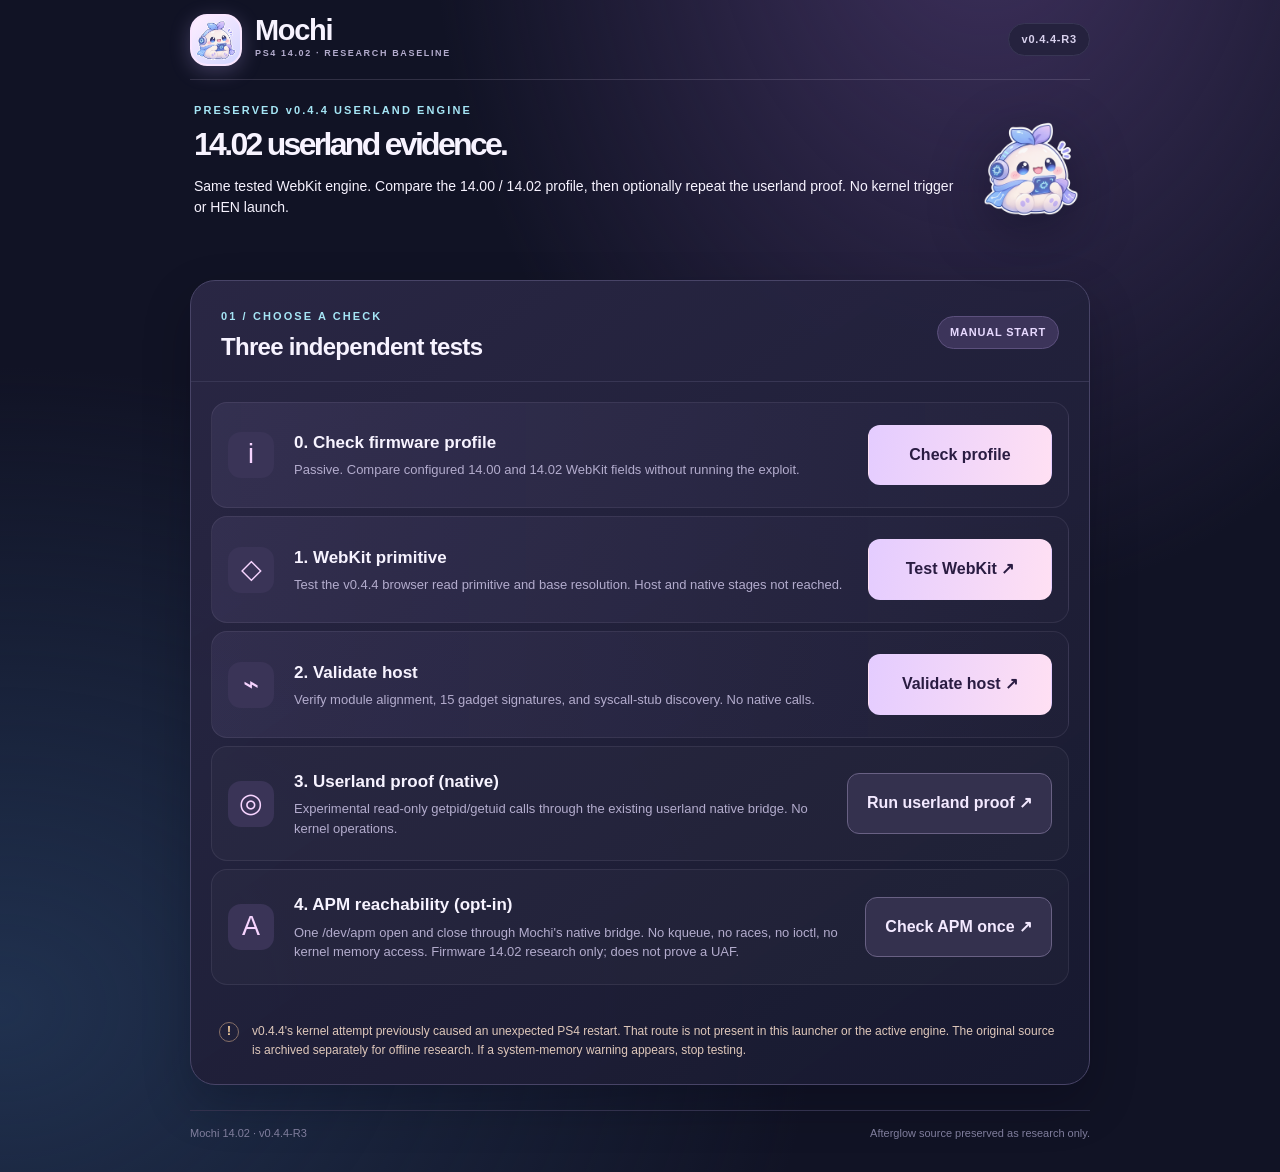
==== commit 4020a43e: "Research testing" ====
--- a/index.html
+++ b/index.html
@@ -2,7 +2,7 @@
 <!doctype html><html lang="en"><head>
 <meta charset="utf-8"><meta name="viewport" content="width=device-width,initial-scale=1">
 <title>Mochi · v0.4.4-R3 Research Baseline</title><meta name="theme-color" content="#141428">
-<link rel="stylesheet" href="assets/mochi-launch.css?v=044r3">
+<link rel="stylesheet" href="assets/mochi-launch.css?v=044r3apm1">
 <style>
 .shell{max-width:900px}.masthead{height:80px}.control-panel{margin:25px 0}.mode-list{padding:20px}
 .mode{padding:22px 16px}.btn{display:inline-block;font-size:16px;min-width:184px;padding:17px 19px}
@@ -13,10 +13,12 @@
 <header class="masthead"><div class="brand"><span class="brand-mark"><img src="assets/mochi-icon.png" alt=""></span><span>Mochi<small>PS4 14.02 · RESEARCH BASELINE</small></span></div><span class="chip">v0.4.4-R3</span></header>
 <main><div class="hero"><div><div class="eyebrow">PRESERVED v0.4.4 USERLAND ENGINE</div><h1>14.02 userland evidence.</h1><p>Same tested WebKit engine. Compare the 14.00 / 14.02 profile, then optionally repeat the userland proof. No kernel trigger or HEN launch.</p></div><div class="hero-mascot"><img src="assets/mochi-mascot.png" alt="Mochi"></div></div>
 <section class="control-panel"><div class="section-head"><div><span class="kicker">01 / CHOOSE A CHECK</span><h2>Three independent tests</h2></div><span class="stage-pill">MANUAL START</span></div><div class="mode-list">
-<article class="mode recommended"><div class="mode-icon">i</div><div class="mode-body"><div class="mode-name">0. Check firmware profile</div><p>Passive. Compare configured 14.00 and 14.02 WebKit fields without running the exploit.</p></div><a class="btn btn-soft" href="./profile.html?v=044r3">Check profile</a></article>
+<article class="mode recommended"><div class="mode-icon">i</div><div class="mode-body"><div class="mode-name">0. Check firmware profile</div><p>Passive. Compare configured 14.00 and 14.02 WebKit fields without running the exploit.</p></div><a class="btn btn-soft" href="./profile.html?v=044r3apm1">Check profile</a></article>
 
-<article class="mode recommended"><div class="mode-icon">◇</div><div class="mode-body"><div class="mode-name">1. WebKit primitive</div><p>Test the v0.4.4 browser read primitive and base resolution. Host and native stages not reached.</p></div><a class="btn btn-soft" href="./launch.html?stop=primitive&amp;diag=full&amp;log=1&amp;attempts=8&amp;retry=0&amp;v=044r3">Test WebKit ↗</a></article>
-<article class="mode recommended"><div class="mode-icon">⌁</div><div class="mode-body"><div class="mode-name">2. Validate host</div><p>Verify module alignment, 15 gadget signatures, and syscall-stub discovery. No native calls.</p></div><a class="btn btn-soft" href="./launch.html?stop=host&amp;diag=full&amp;log=1&amp;attempts=8&amp;retry=0&amp;v=044r3">Validate host ↗</a></article>
-<article class="mode"><div class="mode-icon">◎</div><div class="mode-body"><div class="mode-name">3. Userland proof (native)</div><p>Experimental read-only getpid/getuid calls through the existing userland native bridge. No kernel operations.</p></div><a class="btn btn-line" href="./launch.html?stop=native&amp;diag=full&amp;log=1&amp;attempts=8&amp;retry=0&amp;v=044r3">Run userland proof ↗</a></article>
+<article class="mode recommended"><div class="mode-icon">◇</div><div class="mode-body"><div class="mode-name">1. WebKit primitive</div><p>Test the v0.4.4 browser read primitive and base resolution. Host and native stages not reached.</p></div><a class="btn btn-soft" href="./launch.html?stop=primitive&amp;diag=full&amp;log=1&amp;attempts=8&amp;retry=0&amp;v=044r3apm1">Test WebKit ↗</a></article>
+<article class="mode recommended"><div class="mode-icon">⌁</div><div class="mode-body"><div class="mode-name">2. Validate host</div><p>Verify module alignment, 15 gadget signatures, and syscall-stub discovery. No native calls.</p></div><a class="btn btn-soft" href="./launch.html?stop=host&amp;diag=full&amp;log=1&amp;attempts=8&amp;retry=0&amp;v=044r3apm1">Validate host ↗</a></article>
+<article class="mode"><div class="mode-icon">◎</div><div class="mode-body"><div class="mode-name">3. Userland proof (native)</div><p>Experimental read-only getpid/getuid calls through the existing userland native bridge. No kernel operations.</p></div><a class="btn btn-line" href="./launch.html?stop=native&amp;diag=full&amp;log=1&amp;attempts=8&amp;retry=0&amp;v=044r3apm1">Run userland proof ↗</a></article>
+<article class="mode"><div class="mode-icon">A</div><div class="mode-body"><div class="mode-name">4. APM reachability (opt-in)</div><p>One /dev/apm open and close through Mochi's native bridge. No kqueue, no races, no ioctl, no kernel memory access. Firmware 14.02 research only; does not prove a UAF.</p></div><a class="btn btn-line" href="./launch.html?stop=apm&amp;diag=full&amp;log=1&amp;attempts=8&amp;retry=0&amp;v=044r3apm1">Check APM once ↗</a></article>
+
 </div><div class="note-row danger"><span class="note-icon">!</span><div>v0.4.4's kernel attempt previously caused an unexpected PS4 restart. That route is not present in this launcher or the active engine. The original source is archived separately for offline research. If a system-memory warning appears, stop testing.</div></div></section>
 </main><footer><span>Mochi 14.02 · v0.4.4-R3</span><span>Afterglow source preserved as research only.</span></footer></div></body></html>
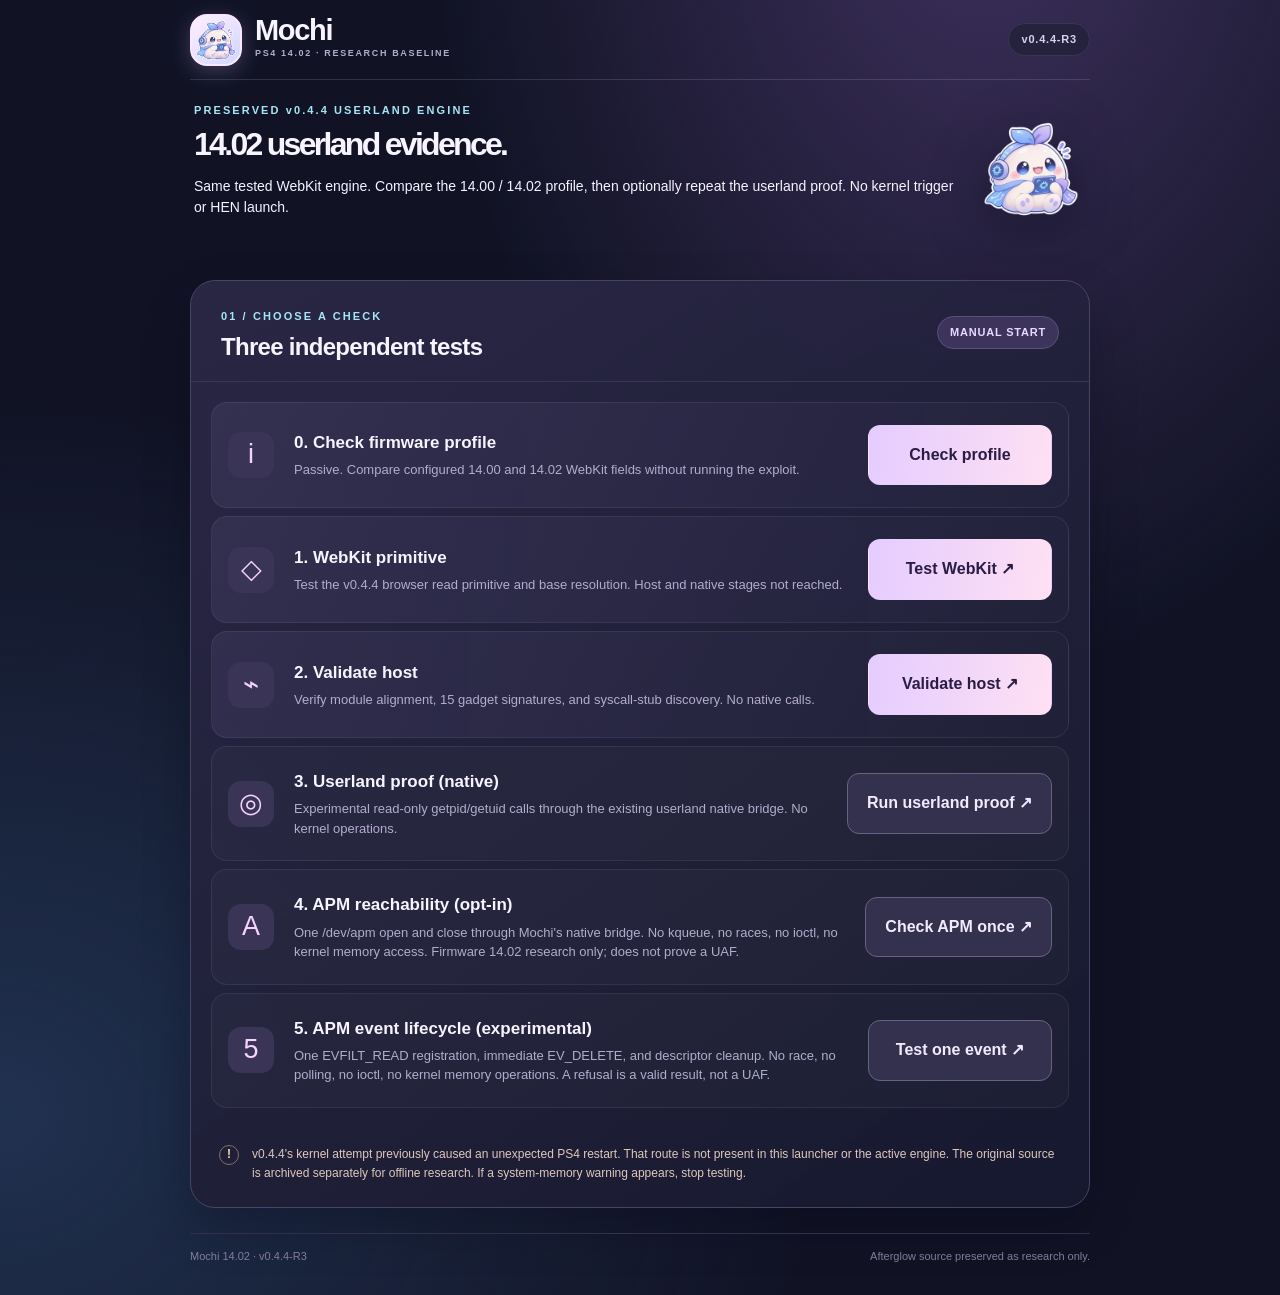
==== commit 4b8b05e6: "Research testing" ====
--- a/index.html
+++ b/index.html
@@ -2,7 +2,7 @@
 <!doctype html><html lang="en"><head>
 <meta charset="utf-8"><meta name="viewport" content="width=device-width,initial-scale=1">
 <title>Mochi · v0.4.4-R3 Research Baseline</title><meta name="theme-color" content="#141428">
-<link rel="stylesheet" href="assets/mochi-launch.css?v=044r3apm1">
+<link rel="stylesheet" href="assets/mochi-launch.css?v=044r3stage5">
 <style>
 .shell{max-width:900px}.masthead{height:80px}.control-panel{margin:25px 0}.mode-list{padding:20px}
 .mode{padding:22px 16px}.btn{display:inline-block;font-size:16px;min-width:184px;padding:17px 19px}
@@ -13,12 +13,13 @@
 <header class="masthead"><div class="brand"><span class="brand-mark"><img src="assets/mochi-icon.png" alt=""></span><span>Mochi<small>PS4 14.02 · RESEARCH BASELINE</small></span></div><span class="chip">v0.4.4-R3</span></header>
 <main><div class="hero"><div><div class="eyebrow">PRESERVED v0.4.4 USERLAND ENGINE</div><h1>14.02 userland evidence.</h1><p>Same tested WebKit engine. Compare the 14.00 / 14.02 profile, then optionally repeat the userland proof. No kernel trigger or HEN launch.</p></div><div class="hero-mascot"><img src="assets/mochi-mascot.png" alt="Mochi"></div></div>
 <section class="control-panel"><div class="section-head"><div><span class="kicker">01 / CHOOSE A CHECK</span><h2>Three independent tests</h2></div><span class="stage-pill">MANUAL START</span></div><div class="mode-list">
-<article class="mode recommended"><div class="mode-icon">i</div><div class="mode-body"><div class="mode-name">0. Check firmware profile</div><p>Passive. Compare configured 14.00 and 14.02 WebKit fields without running the exploit.</p></div><a class="btn btn-soft" href="./profile.html?v=044r3apm1">Check profile</a></article>
+<article class="mode recommended"><div class="mode-icon">i</div><div class="mode-body"><div class="mode-name">0. Check firmware profile</div><p>Passive. Compare configured 14.00 and 14.02 WebKit fields without running the exploit.</p></div><a class="btn btn-soft" href="./profile.html?v=044r3stage5">Check profile</a></article>
 
-<article class="mode recommended"><div class="mode-icon">◇</div><div class="mode-body"><div class="mode-name">1. WebKit primitive</div><p>Test the v0.4.4 browser read primitive and base resolution. Host and native stages not reached.</p></div><a class="btn btn-soft" href="./launch.html?stop=primitive&amp;diag=full&amp;log=1&amp;attempts=8&amp;retry=0&amp;v=044r3apm1">Test WebKit ↗</a></article>
-<article class="mode recommended"><div class="mode-icon">⌁</div><div class="mode-body"><div class="mode-name">2. Validate host</div><p>Verify module alignment, 15 gadget signatures, and syscall-stub discovery. No native calls.</p></div><a class="btn btn-soft" href="./launch.html?stop=host&amp;diag=full&amp;log=1&amp;attempts=8&amp;retry=0&amp;v=044r3apm1">Validate host ↗</a></article>
-<article class="mode"><div class="mode-icon">◎</div><div class="mode-body"><div class="mode-name">3. Userland proof (native)</div><p>Experimental read-only getpid/getuid calls through the existing userland native bridge. No kernel operations.</p></div><a class="btn btn-line" href="./launch.html?stop=native&amp;diag=full&amp;log=1&amp;attempts=8&amp;retry=0&amp;v=044r3apm1">Run userland proof ↗</a></article>
-<article class="mode"><div class="mode-icon">A</div><div class="mode-body"><div class="mode-name">4. APM reachability (opt-in)</div><p>One /dev/apm open and close through Mochi's native bridge. No kqueue, no races, no ioctl, no kernel memory access. Firmware 14.02 research only; does not prove a UAF.</p></div><a class="btn btn-line" href="./launch.html?stop=apm&amp;diag=full&amp;log=1&amp;attempts=8&amp;retry=0&amp;v=044r3apm1">Check APM once ↗</a></article>
+<article class="mode recommended"><div class="mode-icon">◇</div><div class="mode-body"><div class="mode-name">1. WebKit primitive</div><p>Test the v0.4.4 browser read primitive and base resolution. Host and native stages not reached.</p></div><a class="btn btn-soft" href="./launch.html?stop=primitive&amp;diag=full&amp;log=1&amp;attempts=8&amp;retry=0&amp;v=044r3stage5">Test WebKit ↗</a></article>
+<article class="mode recommended"><div class="mode-icon">⌁</div><div class="mode-body"><div class="mode-name">2. Validate host</div><p>Verify module alignment, 15 gadget signatures, and syscall-stub discovery. No native calls.</p></div><a class="btn btn-soft" href="./launch.html?stop=host&amp;diag=full&amp;log=1&amp;attempts=8&amp;retry=0&amp;v=044r3stage5">Validate host ↗</a></article>
+<article class="mode"><div class="mode-icon">◎</div><div class="mode-body"><div class="mode-name">3. Userland proof (native)</div><p>Experimental read-only getpid/getuid calls through the existing userland native bridge. No kernel operations.</p></div><a class="btn btn-line" href="./launch.html?stop=native&amp;diag=full&amp;log=1&amp;attempts=8&amp;retry=0&amp;v=044r3stage5">Run userland proof ↗</a></article>
+<article class="mode"><div class="mode-icon">A</div><div class="mode-body"><div class="mode-name">4. APM reachability (opt-in)</div><p>One /dev/apm open and close through Mochi's native bridge. No kqueue, no races, no ioctl, no kernel memory access. Firmware 14.02 research only; does not prove a UAF.</p></div><a class="btn btn-line" href="./launch.html?stop=apm&amp;diag=full&amp;log=1&amp;attempts=8&amp;retry=0&amp;v=044r3stage5">Check APM once ↗</a></article>
 
+<article class="mode"><div class="mode-icon">5</div><div class="mode-body"><div class="mode-name">5. APM event lifecycle (experimental)</div><p>One EVFILT_READ registration, immediate EV_DELETE, and descriptor cleanup. No race, no polling, no ioctl, no kernel memory operations. A refusal is a valid result, not a UAF.</p></div><a class="btn btn-line" href="./launch.html?stop=apm-events&amp;diag=full&amp;log=1&amp;attempts=8&amp;retry=0&amp;v=044r3stage5">Test one event ↗</a></article>
 </div><div class="note-row danger"><span class="note-icon">!</span><div>v0.4.4's kernel attempt previously caused an unexpected PS4 restart. That route is not present in this launcher or the active engine. The original source is archived separately for offline research. If a system-memory warning appears, stop testing.</div></div></section>
 </main><footer><span>Mochi 14.02 · v0.4.4-R3</span><span>Afterglow source preserved as research only.</span></footer></div></body></html>
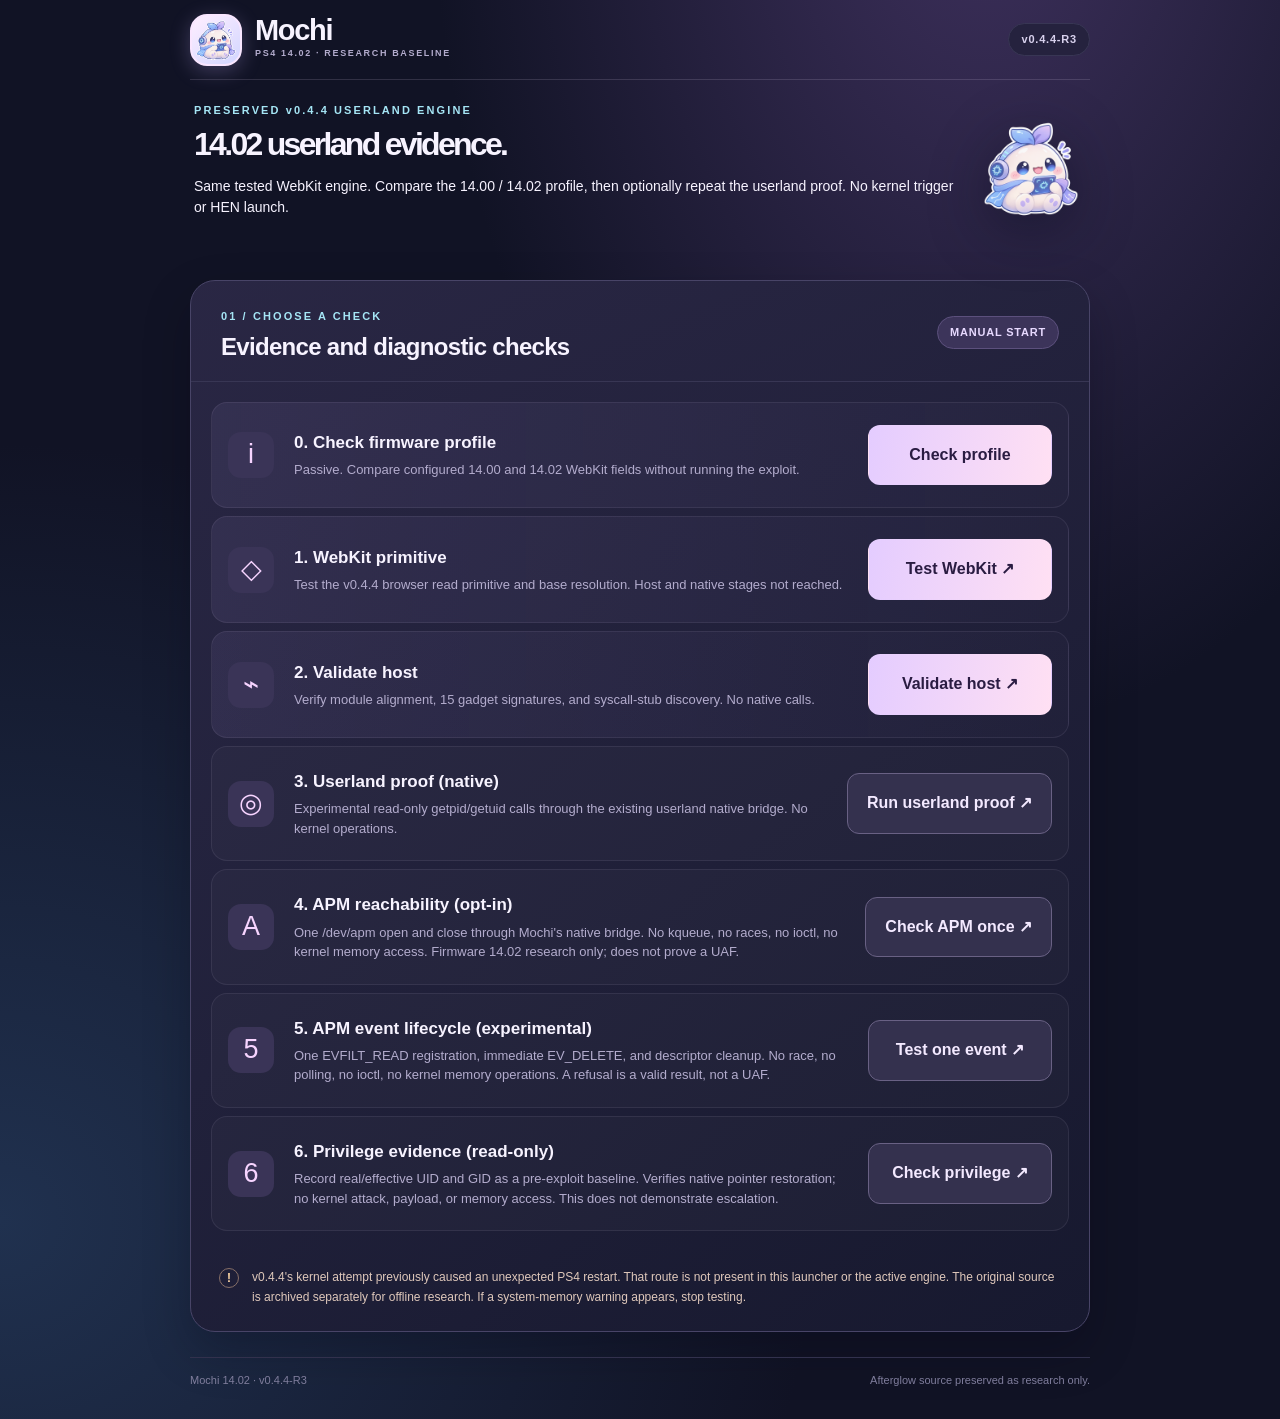
==== commit 63c07e93: "Research testing" ====
--- a/index.html
+++ b/index.html
@@ -2,7 +2,7 @@
 <!doctype html><html lang="en"><head>
 <meta charset="utf-8"><meta name="viewport" content="width=device-width,initial-scale=1">
 <title>Mochi · v0.4.4-R3 Research Baseline</title><meta name="theme-color" content="#141428">
-<link rel="stylesheet" href="assets/mochi-launch.css?v=044r3stage5">
+<link rel="stylesheet" href="assets/mochi-launch.css?v=044r3stage6">
 <style>
 .shell{max-width:900px}.masthead{height:80px}.control-panel{margin:25px 0}.mode-list{padding:20px}
 .mode{padding:22px 16px}.btn{display:inline-block;font-size:16px;min-width:184px;padding:17px 19px}
@@ -12,14 +12,15 @@
 </style></head><body class="landing"><div class="shell">
 <header class="masthead"><div class="brand"><span class="brand-mark"><img src="assets/mochi-icon.png" alt=""></span><span>Mochi<small>PS4 14.02 · RESEARCH BASELINE</small></span></div><span class="chip">v0.4.4-R3</span></header>
 <main><div class="hero"><div><div class="eyebrow">PRESERVED v0.4.4 USERLAND ENGINE</div><h1>14.02 userland evidence.</h1><p>Same tested WebKit engine. Compare the 14.00 / 14.02 profile, then optionally repeat the userland proof. No kernel trigger or HEN launch.</p></div><div class="hero-mascot"><img src="assets/mochi-mascot.png" alt="Mochi"></div></div>
-<section class="control-panel"><div class="section-head"><div><span class="kicker">01 / CHOOSE A CHECK</span><h2>Three independent tests</h2></div><span class="stage-pill">MANUAL START</span></div><div class="mode-list">
-<article class="mode recommended"><div class="mode-icon">i</div><div class="mode-body"><div class="mode-name">0. Check firmware profile</div><p>Passive. Compare configured 14.00 and 14.02 WebKit fields without running the exploit.</p></div><a class="btn btn-soft" href="./profile.html?v=044r3stage5">Check profile</a></article>
+<section class="control-panel"><div class="section-head"><div><span class="kicker">01 / CHOOSE A CHECK</span><h2>Evidence and diagnostic checks</h2></div><span class="stage-pill">MANUAL START</span></div><div class="mode-list">
+<article class="mode recommended"><div class="mode-icon">i</div><div class="mode-body"><div class="mode-name">0. Check firmware profile</div><p>Passive. Compare configured 14.00 and 14.02 WebKit fields without running the exploit.</p></div><a class="btn btn-soft" href="./profile.html?v=044r3stage6">Check profile</a></article>
 
-<article class="mode recommended"><div class="mode-icon">◇</div><div class="mode-body"><div class="mode-name">1. WebKit primitive</div><p>Test the v0.4.4 browser read primitive and base resolution. Host and native stages not reached.</p></div><a class="btn btn-soft" href="./launch.html?stop=primitive&amp;diag=full&amp;log=1&amp;attempts=8&amp;retry=0&amp;v=044r3stage5">Test WebKit ↗</a></article>
-<article class="mode recommended"><div class="mode-icon">⌁</div><div class="mode-body"><div class="mode-name">2. Validate host</div><p>Verify module alignment, 15 gadget signatures, and syscall-stub discovery. No native calls.</p></div><a class="btn btn-soft" href="./launch.html?stop=host&amp;diag=full&amp;log=1&amp;attempts=8&amp;retry=0&amp;v=044r3stage5">Validate host ↗</a></article>
-<article class="mode"><div class="mode-icon">◎</div><div class="mode-body"><div class="mode-name">3. Userland proof (native)</div><p>Experimental read-only getpid/getuid calls through the existing userland native bridge. No kernel operations.</p></div><a class="btn btn-line" href="./launch.html?stop=native&amp;diag=full&amp;log=1&amp;attempts=8&amp;retry=0&amp;v=044r3stage5">Run userland proof ↗</a></article>
-<article class="mode"><div class="mode-icon">A</div><div class="mode-body"><div class="mode-name">4. APM reachability (opt-in)</div><p>One /dev/apm open and close through Mochi's native bridge. No kqueue, no races, no ioctl, no kernel memory access. Firmware 14.02 research only; does not prove a UAF.</p></div><a class="btn btn-line" href="./launch.html?stop=apm&amp;diag=full&amp;log=1&amp;attempts=8&amp;retry=0&amp;v=044r3stage5">Check APM once ↗</a></article>
+<article class="mode recommended"><div class="mode-icon">◇</div><div class="mode-body"><div class="mode-name">1. WebKit primitive</div><p>Test the v0.4.4 browser read primitive and base resolution. Host and native stages not reached.</p></div><a class="btn btn-soft" href="./launch.html?stop=primitive&amp;diag=full&amp;log=1&amp;attempts=8&amp;retry=0&amp;v=044r3stage6">Test WebKit ↗</a></article>
+<article class="mode recommended"><div class="mode-icon">⌁</div><div class="mode-body"><div class="mode-name">2. Validate host</div><p>Verify module alignment, 15 gadget signatures, and syscall-stub discovery. No native calls.</p></div><a class="btn btn-soft" href="./launch.html?stop=host&amp;diag=full&amp;log=1&amp;attempts=8&amp;retry=0&amp;v=044r3stage6">Validate host ↗</a></article>
+<article class="mode"><div class="mode-icon">◎</div><div class="mode-body"><div class="mode-name">3. Userland proof (native)</div><p>Experimental read-only getpid/getuid calls through the existing userland native bridge. No kernel operations.</p></div><a class="btn btn-line" href="./launch.html?stop=native&amp;diag=full&amp;log=1&amp;attempts=8&amp;retry=0&amp;v=044r3stage6">Run userland proof ↗</a></article>
+<article class="mode"><div class="mode-icon">A</div><div class="mode-body"><div class="mode-name">4. APM reachability (opt-in)</div><p>One /dev/apm open and close through Mochi's native bridge. No kqueue, no races, no ioctl, no kernel memory access. Firmware 14.02 research only; does not prove a UAF.</p></div><a class="btn btn-line" href="./launch.html?stop=apm&amp;diag=full&amp;log=1&amp;attempts=8&amp;retry=0&amp;v=044r3stage6">Check APM once ↗</a></article>
 
-<article class="mode"><div class="mode-icon">5</div><div class="mode-body"><div class="mode-name">5. APM event lifecycle (experimental)</div><p>One EVFILT_READ registration, immediate EV_DELETE, and descriptor cleanup. No race, no polling, no ioctl, no kernel memory operations. A refusal is a valid result, not a UAF.</p></div><a class="btn btn-line" href="./launch.html?stop=apm-events&amp;diag=full&amp;log=1&amp;attempts=8&amp;retry=0&amp;v=044r3stage5">Test one event ↗</a></article>
+<article class="mode"><div class="mode-icon">5</div><div class="mode-body"><div class="mode-name">5. APM event lifecycle (experimental)</div><p>One EVFILT_READ registration, immediate EV_DELETE, and descriptor cleanup. No race, no polling, no ioctl, no kernel memory operations. A refusal is a valid result, not a UAF.</p></div><a class="btn btn-line" href="./launch.html?stop=apm-events&amp;diag=full&amp;log=1&amp;attempts=8&amp;retry=0&amp;v=044r3stage6">Test one event ↗</a></article>
+<article class="mode"><div class="mode-icon">6</div><div class="mode-body"><div class="mode-name">6. Privilege evidence (read-only)</div><p>Record real/effective UID and GID as a pre-exploit baseline. Verifies native pointer restoration; no kernel attack, payload, or memory access. This does not demonstrate escalation.</p></div><a class="btn btn-line" href="./launch.html?stop=priv-evidence&amp;diag=full&amp;log=1&amp;attempts=8&amp;retry=0&amp;v=044r3stage6">Check privilege ↗</a></article>
 </div><div class="note-row danger"><span class="note-icon">!</span><div>v0.4.4's kernel attempt previously caused an unexpected PS4 restart. That route is not present in this launcher or the active engine. The original source is archived separately for offline research. If a system-memory warning appears, stop testing.</div></div></section>
 </main><footer><span>Mochi 14.02 · v0.4.4-R3</span><span>Afterglow source preserved as research only.</span></footer></div></body></html>
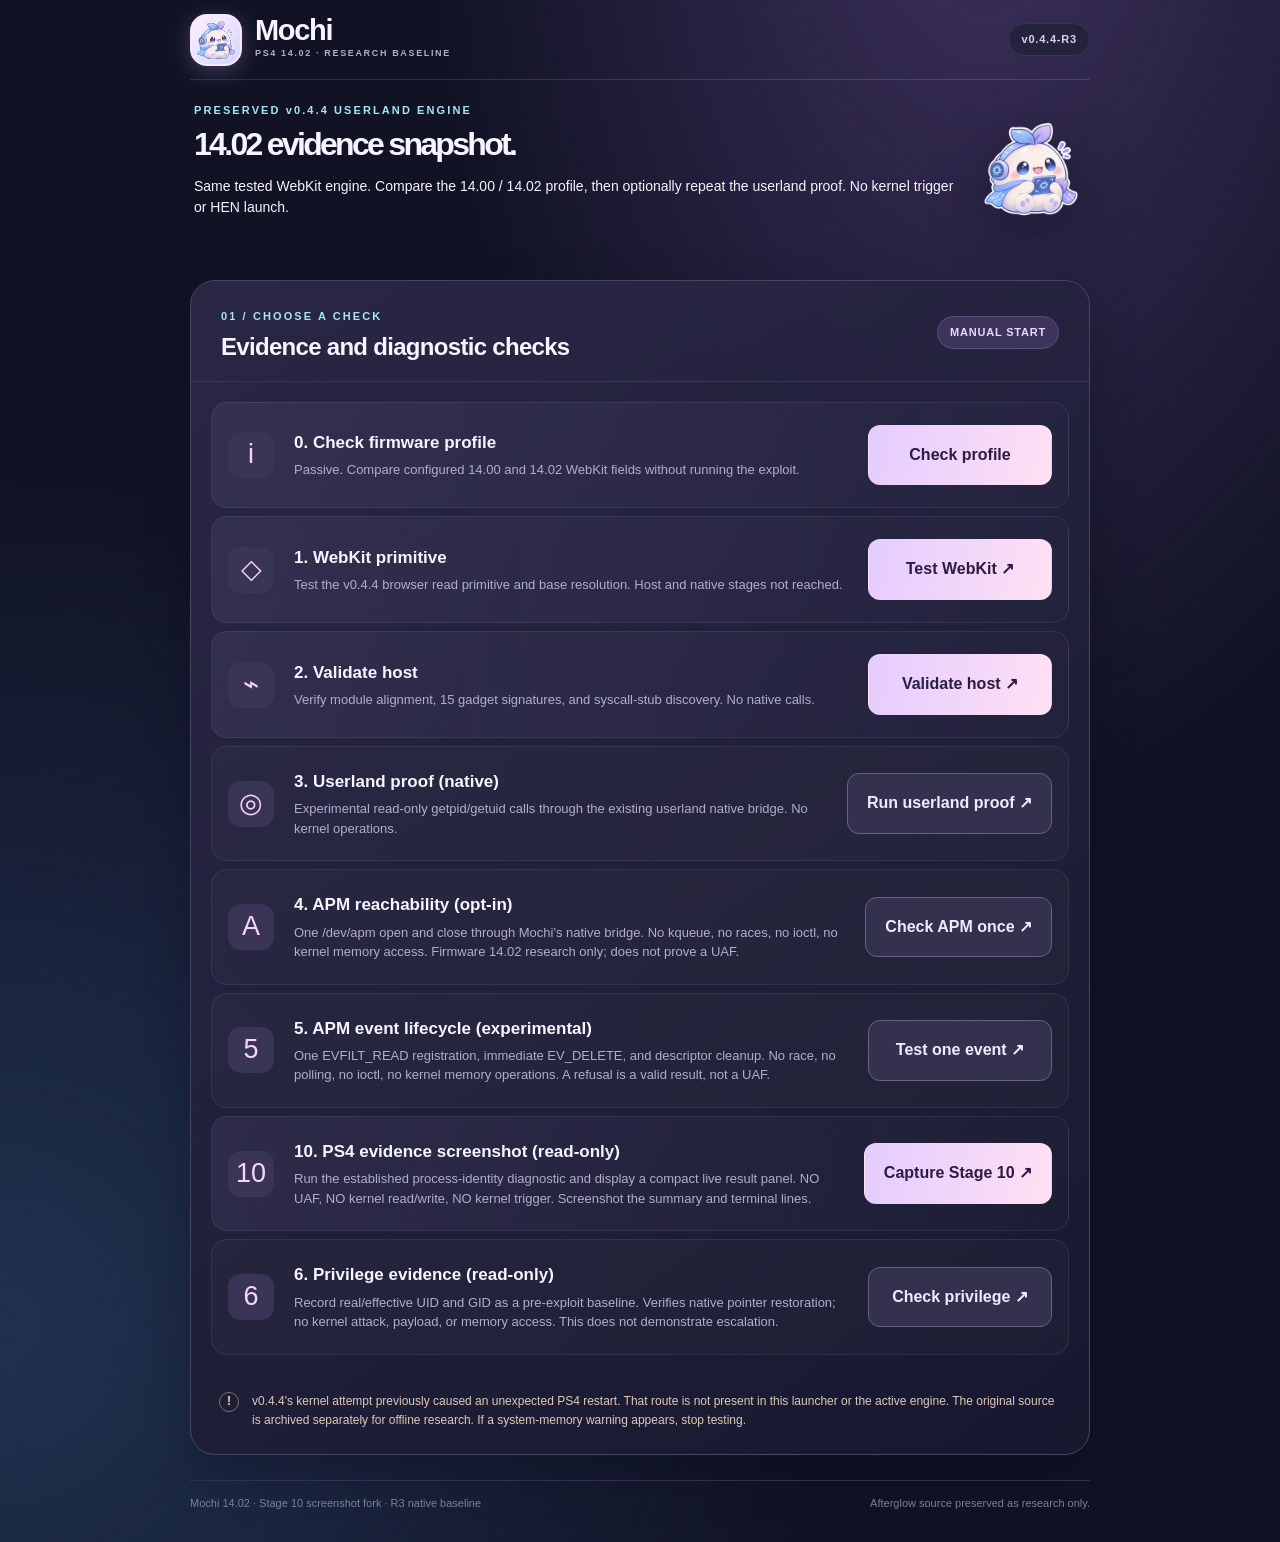
==== commit e0bd7511: "research changes" ====
--- a/index.html
+++ b/index.html
@@ -1,7 +1,7 @@
 <!-- HTML | index.html | PS4 WebKit browser | Mochi 14.02 v0.4.4-R3 userland-only launcher -->
 <!doctype html><html lang="en"><head>
 <meta charset="utf-8"><meta name="viewport" content="width=device-width,initial-scale=1">
-<title>Mochi · v0.4.4-R3 Research Baseline</title><meta name="theme-color" content="#141428">
+<title>Mochi · Stage 10 Evidence Snapshot</title><meta name="theme-color" content="#141428">
 <link rel="stylesheet" href="assets/mochi-launch.css?v=044r3stage6">
 <style>
 .shell{max-width:900px}.masthead{height:80px}.control-panel{margin:25px 0}.mode-list{padding:20px}
@@ -11,7 +11,7 @@
 @media(max-width:650px){.hero-mascot{display:none}.mode{flex-wrap:wrap}.btn{width:100%}}
 </style></head><body class="landing"><div class="shell">
 <header class="masthead"><div class="brand"><span class="brand-mark"><img src="assets/mochi-icon.png" alt=""></span><span>Mochi<small>PS4 14.02 · RESEARCH BASELINE</small></span></div><span class="chip">v0.4.4-R3</span></header>
-<main><div class="hero"><div><div class="eyebrow">PRESERVED v0.4.4 USERLAND ENGINE</div><h1>14.02 userland evidence.</h1><p>Same tested WebKit engine. Compare the 14.00 / 14.02 profile, then optionally repeat the userland proof. No kernel trigger or HEN launch.</p></div><div class="hero-mascot"><img src="assets/mochi-mascot.png" alt="Mochi"></div></div>
+<main><div class="hero"><div><div class="eyebrow">PRESERVED v0.4.4 USERLAND ENGINE</div><h1>14.02 evidence snapshot.</h1><p>Same tested WebKit engine. Compare the 14.00 / 14.02 profile, then optionally repeat the userland proof. No kernel trigger or HEN launch.</p></div><div class="hero-mascot"><img src="assets/mochi-mascot.png" alt="Mochi"></div></div>
 <section class="control-panel"><div class="section-head"><div><span class="kicker">01 / CHOOSE A CHECK</span><h2>Evidence and diagnostic checks</h2></div><span class="stage-pill">MANUAL START</span></div><div class="mode-list">
 <article class="mode recommended"><div class="mode-icon">i</div><div class="mode-body"><div class="mode-name">0. Check firmware profile</div><p>Passive. Compare configured 14.00 and 14.02 WebKit fields without running the exploit.</p></div><a class="btn btn-soft" href="./profile.html?v=044r3stage6">Check profile</a></article>
 
@@ -21,6 +21,7 @@
 <article class="mode"><div class="mode-icon">A</div><div class="mode-body"><div class="mode-name">4. APM reachability (opt-in)</div><p>One /dev/apm open and close through Mochi's native bridge. No kqueue, no races, no ioctl, no kernel memory access. Firmware 14.02 research only; does not prove a UAF.</p></div><a class="btn btn-line" href="./launch.html?stop=apm&amp;diag=full&amp;log=1&amp;attempts=8&amp;retry=0&amp;v=044r3stage6">Check APM once ↗</a></article>
 
 <article class="mode"><div class="mode-icon">5</div><div class="mode-body"><div class="mode-name">5. APM event lifecycle (experimental)</div><p>One EVFILT_READ registration, immediate EV_DELETE, and descriptor cleanup. No race, no polling, no ioctl, no kernel memory operations. A refusal is a valid result, not a UAF.</p></div><a class="btn btn-line" href="./launch.html?stop=apm-events&amp;diag=full&amp;log=1&amp;attempts=8&amp;retry=0&amp;v=044r3stage6">Test one event ↗</a></article>
+<article class="mode recommended"><div class="mode-icon">10</div><div class="mode-body"><div class="mode-name">10. PS4 evidence screenshot (read-only)</div><p>Run the established process-identity diagnostic and display a compact live result panel. NO UAF, NO kernel read/write, NO kernel trigger. Screenshot the summary and terminal lines.</p></div><a class="btn btn-soft" href="./launch.html?stop=priv-evidence&amp;diag=full&amp;log=1&amp;attempts=8&amp;retry=0&amp;snapshot=10&amp;v=stage10-snap1">Capture Stage 10 ↗</a></article>
 <article class="mode"><div class="mode-icon">6</div><div class="mode-body"><div class="mode-name">6. Privilege evidence (read-only)</div><p>Record real/effective UID and GID as a pre-exploit baseline. Verifies native pointer restoration; no kernel attack, payload, or memory access. This does not demonstrate escalation.</p></div><a class="btn btn-line" href="./launch.html?stop=priv-evidence&amp;diag=full&amp;log=1&amp;attempts=8&amp;retry=0&amp;v=044r3stage6">Check privilege ↗</a></article>
 </div><div class="note-row danger"><span class="note-icon">!</span><div>v0.4.4's kernel attempt previously caused an unexpected PS4 restart. That route is not present in this launcher or the active engine. The original source is archived separately for offline research. If a system-memory warning appears, stop testing.</div></div></section>
-</main><footer><span>Mochi 14.02 · v0.4.4-R3</span><span>Afterglow source preserved as research only.</span></footer></div></body></html>
+</main><footer><span>Mochi 14.02 · Stage 10 screenshot fork · R3 native baseline</span><span>Afterglow source preserved as research only.</span></footer></div></body></html>
